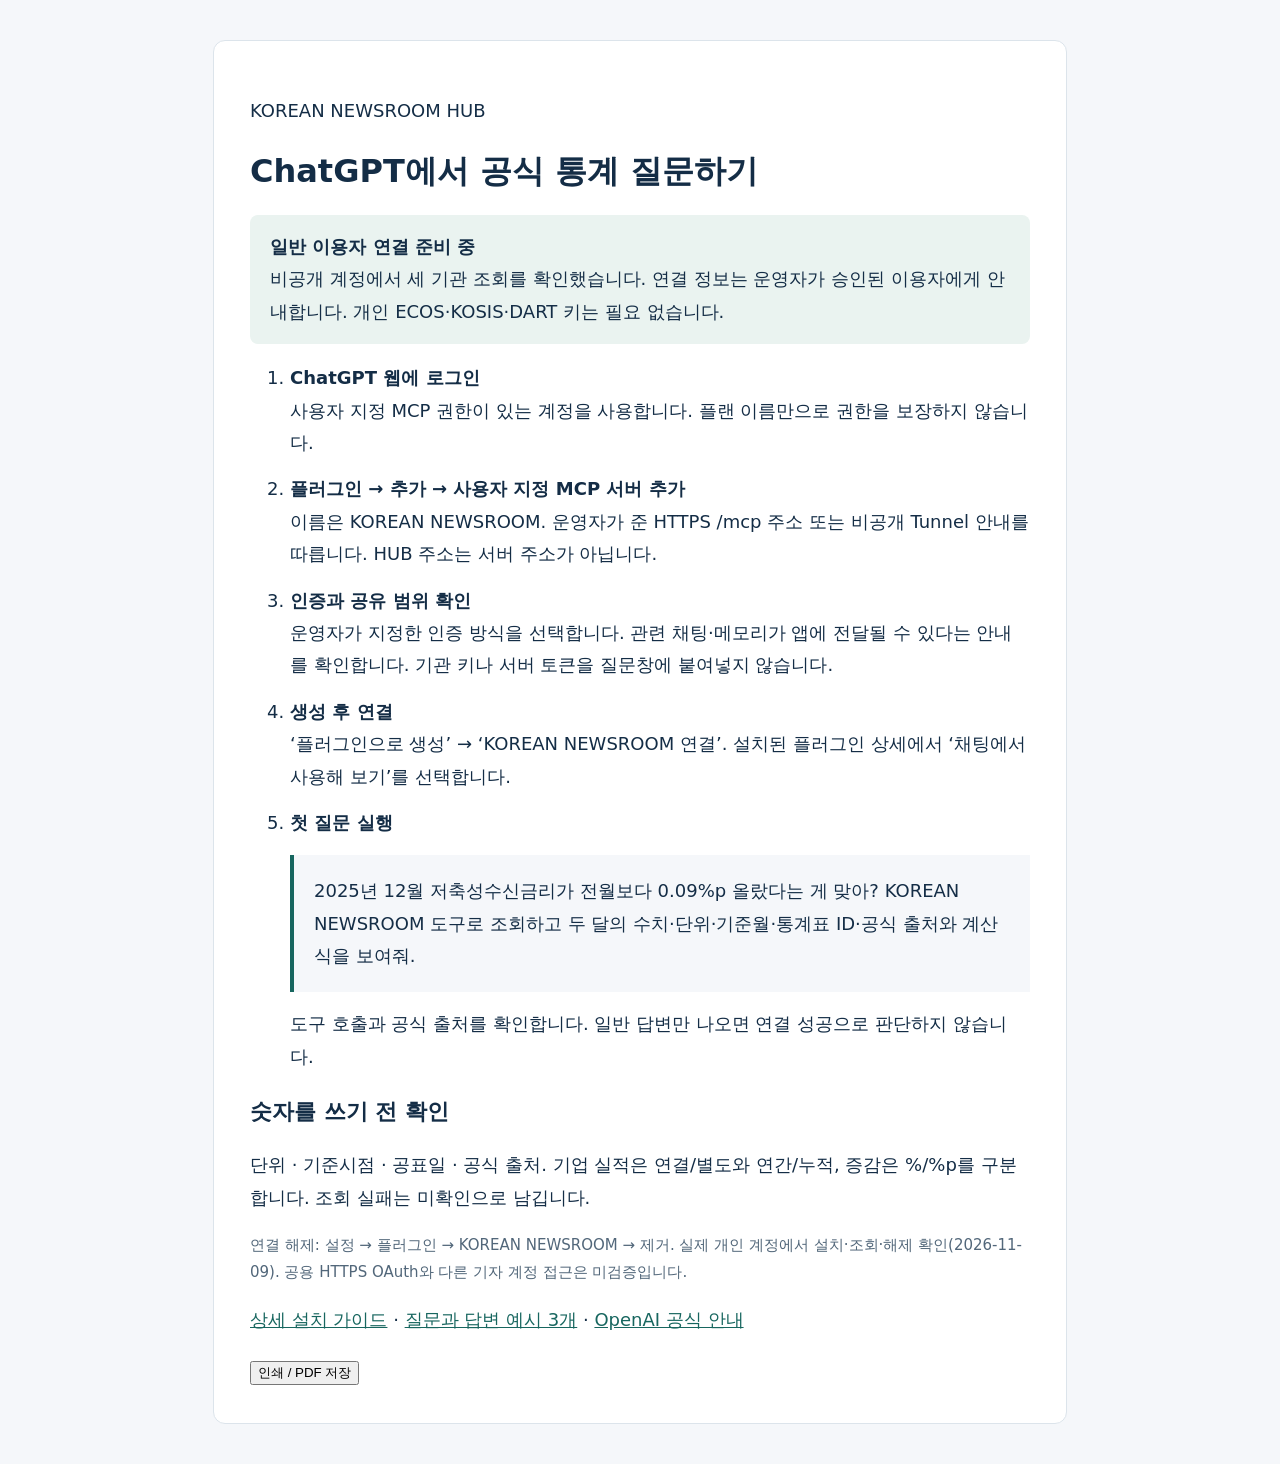
==== install-guide.html @ f54417d4 "Publish introduction video and concise installation guide" ====
<!doctype html>
<html lang="ko"><head><meta charset="utf-8"><meta name="viewport" content="width=device-width,initial-scale=1"><title>KOREAN NEWSROOM · 설치 안내</title><style>body{font-family:system-ui,'Malgun Gothic',sans-serif;color:#142d46;background:#f5f7fa;margin:0;font-size:18px;line-height:1.8}main{max-width:780px;margin:40px auto;padding:36px;background:white;border:1px solid #dce4eb;border-radius:12px}h1{font-size:32px;line-height:1.4}h2{font-size:22px}a{color:#17665f}li{margin:14px 0}aside{padding:16px 20px;background:#eaf3f0;border-radius:8px}blockquote{margin:16px 0;padding:20px;border-left:4px solid #17665f;background:#f5f7fa}.small{font-size:15px;color:#52677a}@media(max-width:650px){main{margin:0;padding:24px;border:0}body{font-size:17px}}@media print{body{background:white;font-size:12pt}main{border:0;margin:0;padding:0;max-width:none}h1{font-size:23pt}button{display:none}}</style></head><body><main><p>KOREAN NEWSROOM HUB</p><h1>ChatGPT에서 공식 통계 질문하기</h1><aside><strong>일반 이용자 연결 준비 중</strong><br>비공개 계정에서 세 기관 조회를 확인했습니다. 연결 정보는 운영자가 승인된 이용자에게 안내합니다. 개인 ECOS·KOSIS·DART 키는 필요 없습니다.</aside><ol><li><strong>ChatGPT 웹에 로그인</strong><br>사용자 지정 MCP 권한이 있는 계정을 사용합니다. 플랜 이름만으로 권한을 보장하지 않습니다.</li><li><strong>플러그인 → 추가 → 사용자 지정 MCP 서버 추가</strong><br>이름은 KOREAN NEWSROOM. 운영자가 준 HTTPS /mcp 주소 또는 비공개 Tunnel 안내를 따릅니다. HUB 주소는 서버 주소가 아닙니다.</li><li><strong>인증과 공유 범위 확인</strong><br>운영자가 지정한 인증 방식을 선택합니다. 관련 채팅·메모리가 앱에 전달될 수 있다는 안내를 확인합니다. 기관 키나 서버 토큰을 질문창에 붙여넣지 않습니다.</li><li><strong>생성 후 연결</strong><br>‘플러그인으로 생성’ → ‘KOREAN NEWSROOM 연결’. 설치된 플러그인 상세에서 ‘채팅에서 사용해 보기’를 선택합니다.</li><li><strong>첫 질문 실행</strong><blockquote>2025년 12월 저축성수신금리가 전월보다 0.09%p 올랐다는 게 맞아? KOREAN NEWSROOM 도구로 조회하고 두 달의 수치·단위·기준월·통계표 ID·공식 출처와 계산식을 보여줘.</blockquote>도구 호출과 공식 출처를 확인합니다. 일반 답변만 나오면 연결 성공으로 판단하지 않습니다.</li></ol><h2>숫자를 쓰기 전 확인</h2><p>단위 · 기준시점 · 공표일 · 공식 출처. 기업 실적은 연결/별도와 연간/누적, 증감은 %/%p를 구분합니다. 조회 실패는 미확인으로 남깁니다.</p><p class="small">연결 해제: 설정 → 플러그인 → KOREAN NEWSROOM → 제거. 실제 개인 계정에서 설치·조회·해제 확인(2026-11-09). 공용 HTTPS OAuth와 다른 기자 계정 접근은 미검증입니다.</p><p><a href="./#connect">상세 설치 가이드</a> · <a href="./#cases">질문과 답변 예시 3개</a> · <a href="https://developers.openai.com/api/docs/guides/custom-mcp-server" target="_blank" rel="noopener noreferrer">OpenAI 공식 안내</a></p><button onclick="window.print()">인쇄 / PDF 저장</button></main></body></html>
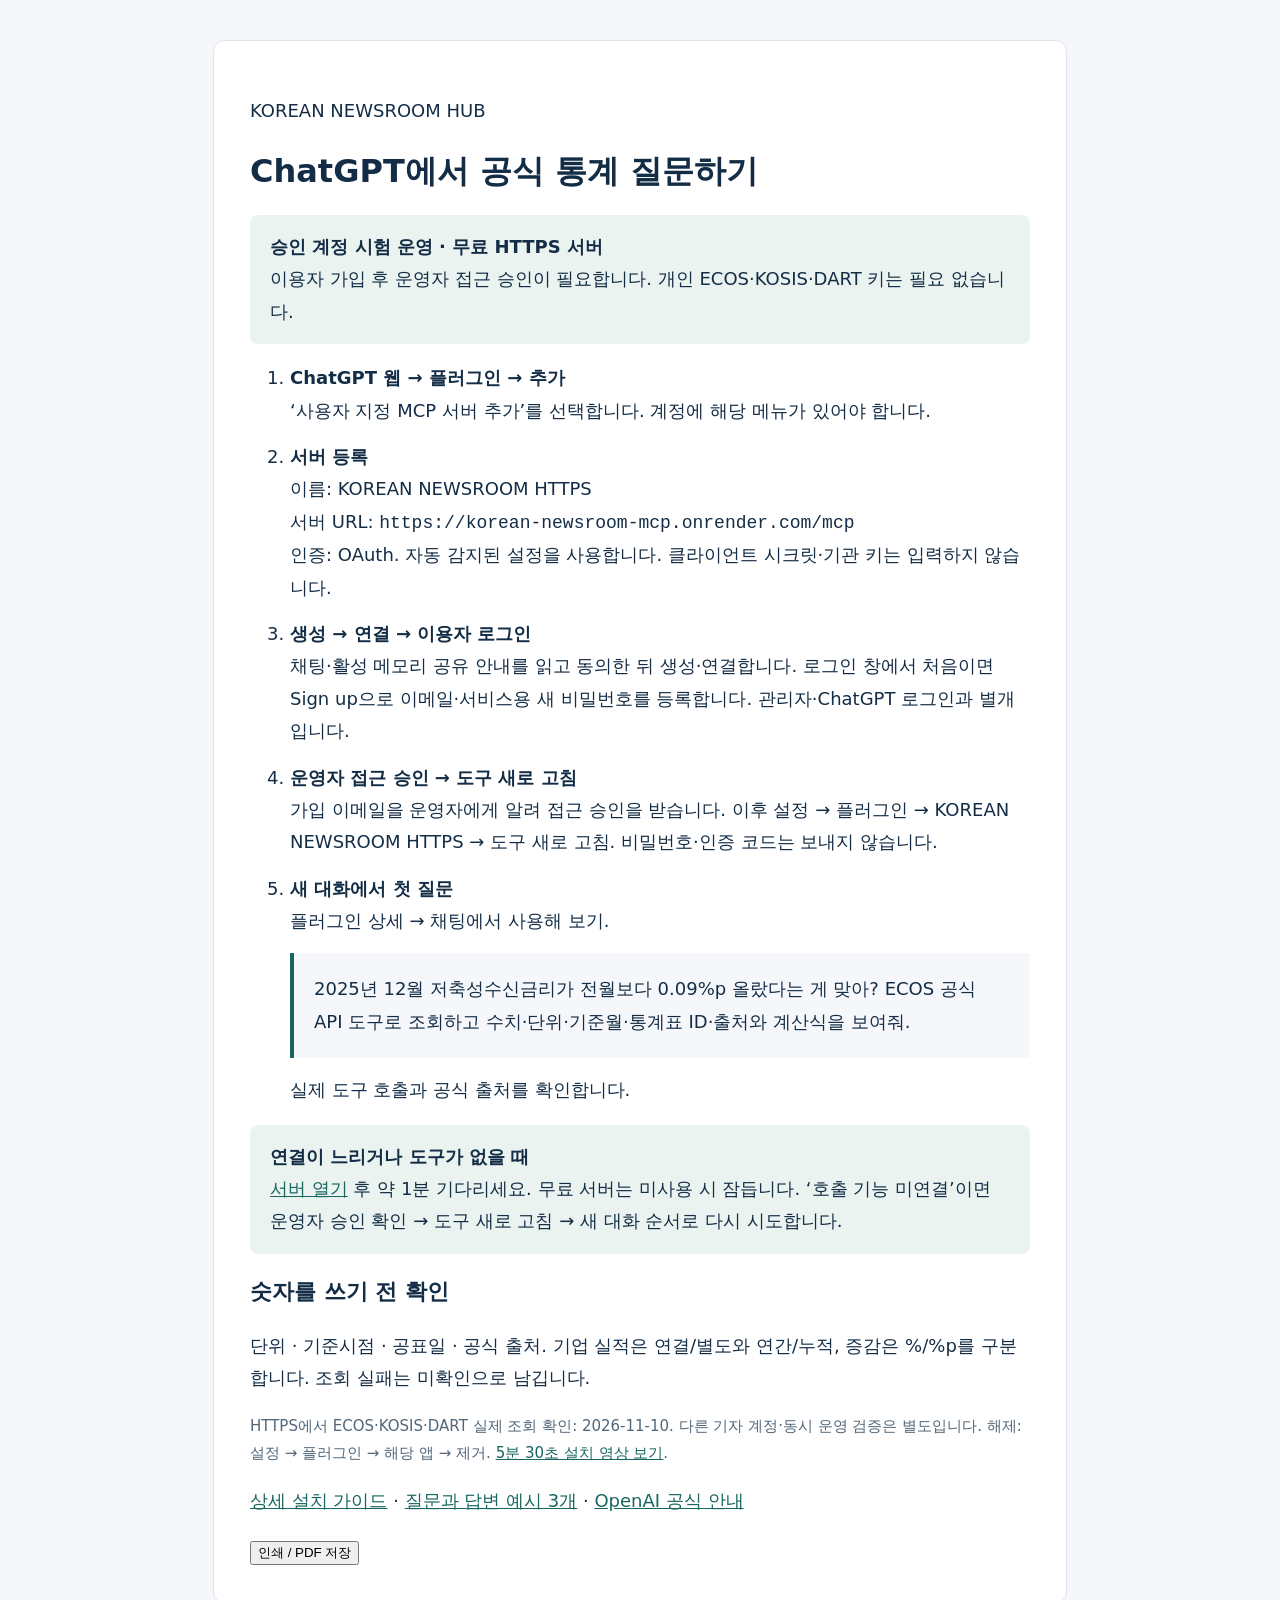
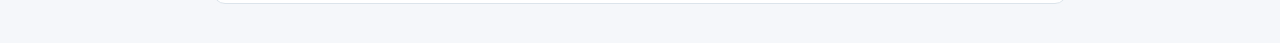
==== commit 3f4a9e67: "Publish screenshot-based installation tutorial with chapter navigation" ====
--- a/install-guide.html
+++ b/install-guide.html
@@ -1,2 +1,2 @@
 <!doctype html>
-<html lang="ko"><head><meta charset="utf-8"><meta name="viewport" content="width=device-width,initial-scale=1"><title>KOREAN NEWSROOM · 설치 안내</title><style>body{font-family:system-ui,'Malgun Gothic',sans-serif;color:#142d46;background:#f5f7fa;margin:0;font-size:18px;line-height:1.8}main{max-width:780px;margin:40px auto;padding:36px;background:white;border:1px solid #dce4eb;border-radius:12px}h1{font-size:32px;line-height:1.4}h2{font-size:22px}a{color:#17665f}li{margin:14px 0}aside{padding:16px 20px;background:#eaf3f0;border-radius:8px}blockquote{margin:16px 0;padding:20px;border-left:4px solid #17665f;background:#f5f7fa}.small{font-size:15px;color:#52677a}@media(max-width:650px){main{margin:0;padding:24px;border:0}body{font-size:17px}}@media print{body{background:white;font-size:12pt}main{border:0;margin:0;padding:0;max-width:none}h1{font-size:23pt}button{display:none}}</style></head><body><main><p>KOREAN NEWSROOM HUB</p><h1>ChatGPT에서 공식 통계 질문하기</h1><aside><strong>일반 이용자 연결 준비 중</strong><br>비공개 계정에서 세 기관 조회를 확인했습니다. 연결 정보는 운영자가 승인된 이용자에게 안내합니다. 개인 ECOS·KOSIS·DART 키는 필요 없습니다.</aside><ol><li><strong>ChatGPT 웹에 로그인</strong><br>사용자 지정 MCP 권한이 있는 계정을 사용합니다. 플랜 이름만으로 권한을 보장하지 않습니다.</li><li><strong>플러그인 → 추가 → 사용자 지정 MCP 서버 추가</strong><br>이름은 KOREAN NEWSROOM. 운영자가 준 HTTPS /mcp 주소 또는 비공개 Tunnel 안내를 따릅니다. HUB 주소는 서버 주소가 아닙니다.</li><li><strong>인증과 공유 범위 확인</strong><br>운영자가 지정한 인증 방식을 선택합니다. 관련 채팅·메모리가 앱에 전달될 수 있다는 안내를 확인합니다. 기관 키나 서버 토큰을 질문창에 붙여넣지 않습니다.</li><li><strong>생성 후 연결</strong><br>‘플러그인으로 생성’ → ‘KOREAN NEWSROOM 연결’. 설치된 플러그인 상세에서 ‘채팅에서 사용해 보기’를 선택합니다.</li><li><strong>첫 질문 실행</strong><blockquote>2025년 12월 저축성수신금리가 전월보다 0.09%p 올랐다는 게 맞아? KOREAN NEWSROOM 도구로 조회하고 두 달의 수치·단위·기준월·통계표 ID·공식 출처와 계산식을 보여줘.</blockquote>도구 호출과 공식 출처를 확인합니다. 일반 답변만 나오면 연결 성공으로 판단하지 않습니다.</li></ol><h2>숫자를 쓰기 전 확인</h2><p>단위 · 기준시점 · 공표일 · 공식 출처. 기업 실적은 연결/별도와 연간/누적, 증감은 %/%p를 구분합니다. 조회 실패는 미확인으로 남깁니다.</p><p class="small">연결 해제: 설정 → 플러그인 → KOREAN NEWSROOM → 제거. 실제 개인 계정에서 설치·조회·해제 확인(2026-11-09). 공용 HTTPS OAuth와 다른 기자 계정 접근은 미검증입니다.</p><p><a href="./#connect">상세 설치 가이드</a> · <a href="./#cases">질문과 답변 예시 3개</a> · <a href="https://developers.openai.com/api/docs/guides/custom-mcp-server" target="_blank" rel="noopener noreferrer">OpenAI 공식 안내</a></p><button onclick="window.print()">인쇄 / PDF 저장</button></main></body></html>
+<html lang="ko"><head><meta charset="utf-8"><meta name="viewport" content="width=device-width,initial-scale=1"><title>KOREAN NEWSROOM · 설치 안내</title><style>body{font-family:system-ui,'Malgun Gothic',sans-serif;color:#142d46;background:#f5f7fa;margin:0;font-size:18px;line-height:1.8}main{max-width:780px;margin:40px auto;padding:36px;background:white;border:1px solid #dce4eb;border-radius:12px}h1{font-size:32px;line-height:1.4}h2{font-size:22px}a{color:#17665f}li{margin:14px 0}aside{padding:16px 20px;background:#eaf3f0;border-radius:8px}blockquote{margin:16px 0;padding:20px;border-left:4px solid #17665f;background:#f5f7fa}.small{font-size:15px;color:#52677a}@media(max-width:650px){main{margin:0;padding:24px;border:0}body{font-size:17px}}@media print{body{background:white;font-size:12pt}main{border:0;margin:0;padding:0;max-width:none}h1{font-size:23pt}button{display:none}}</style></head><body><main><p>KOREAN NEWSROOM HUB</p><h1>ChatGPT에서 공식 통계 질문하기</h1><aside><strong>승인 계정 시험 운영 · 무료 HTTPS 서버</strong><br>이용자 가입 후 운영자 접근 승인이 필요합니다. 개인 ECOS·KOSIS·DART 키는 필요 없습니다.</aside><ol><li><strong>ChatGPT 웹 → 플러그인 → 추가</strong><br>‘사용자 지정 MCP 서버 추가’를 선택합니다. 계정에 해당 메뉴가 있어야 합니다.</li><li><strong>서버 등록</strong><br>이름: KOREAN NEWSROOM HTTPS<br>서버 URL: <code style="overflow-wrap:anywhere">https://korean-newsroom-mcp.onrender.com/mcp</code><br>인증: OAuth. 자동 감지된 설정을 사용합니다. 클라이언트 시크릿·기관 키는 입력하지 않습니다.</li><li><strong>생성 → 연결 → 이용자 로그인</strong><br>채팅·활성 메모리 공유 안내를 읽고 동의한 뒤 생성·연결합니다. 로그인 창에서 처음이면 Sign up으로 이메일·서비스용 새 비밀번호를 등록합니다. 관리자·ChatGPT 로그인과 별개입니다.</li><li><strong>운영자 접근 승인 → 도구 새로 고침</strong><br>가입 이메일을 운영자에게 알려 접근 승인을 받습니다. 이후 설정 → 플러그인 → KOREAN NEWSROOM HTTPS → 도구 새로 고침. 비밀번호·인증 코드는 보내지 않습니다.</li><li><strong>새 대화에서 첫 질문</strong><br>플러그인 상세 → 채팅에서 사용해 보기.<blockquote>2025년 12월 저축성수신금리가 전월보다 0.09%p 올랐다는 게 맞아? ECOS 공식 API 도구로 조회하고 수치·단위·기준월·통계표 ID·출처와 계산식을 보여줘.</blockquote>실제 도구 호출과 공식 출처를 확인합니다.</li></ol><aside><strong>연결이 느리거나 도구가 없을 때</strong><br><a href="https://korean-newsroom-mcp.onrender.com/health" target="_blank" rel="noopener noreferrer">서버 열기</a> 후 약 1분 기다리세요. 무료 서버는 미사용 시 잠듭니다. ‘호출 기능 미연결’이면 운영자 승인 확인 → 도구 새로 고침 → 새 대화 순서로 다시 시도합니다.</aside><h2>숫자를 쓰기 전 확인</h2><p>단위 · 기준시점 · 공표일 · 공식 출처. 기업 실적은 연결/별도와 연간/누적, 증감은 %/%p를 구분합니다. 조회 실패는 미확인으로 남깁니다.</p><p class="small">HTTPS에서 ECOS·KOSIS·DART 실제 조회 확인: 2026-11-10. 다른 기자 계정·동시 운영 검증은 별도입니다. 해제: 설정 → 플러그인 → 해당 앱 → 제거. <a href="./#connect">5분 30초 설치 영상 보기</a>.</p><p><a href="./#connect">상세 설치 가이드</a> · <a href="./#cases">질문과 답변 예시 3개</a> · <a href="https://developers.openai.com/api/docs/guides/custom-mcp-server" target="_blank" rel="noopener noreferrer">OpenAI 공식 안내</a></p><button onclick="window.print()">인쇄 / PDF 저장</button></main></body></html>
